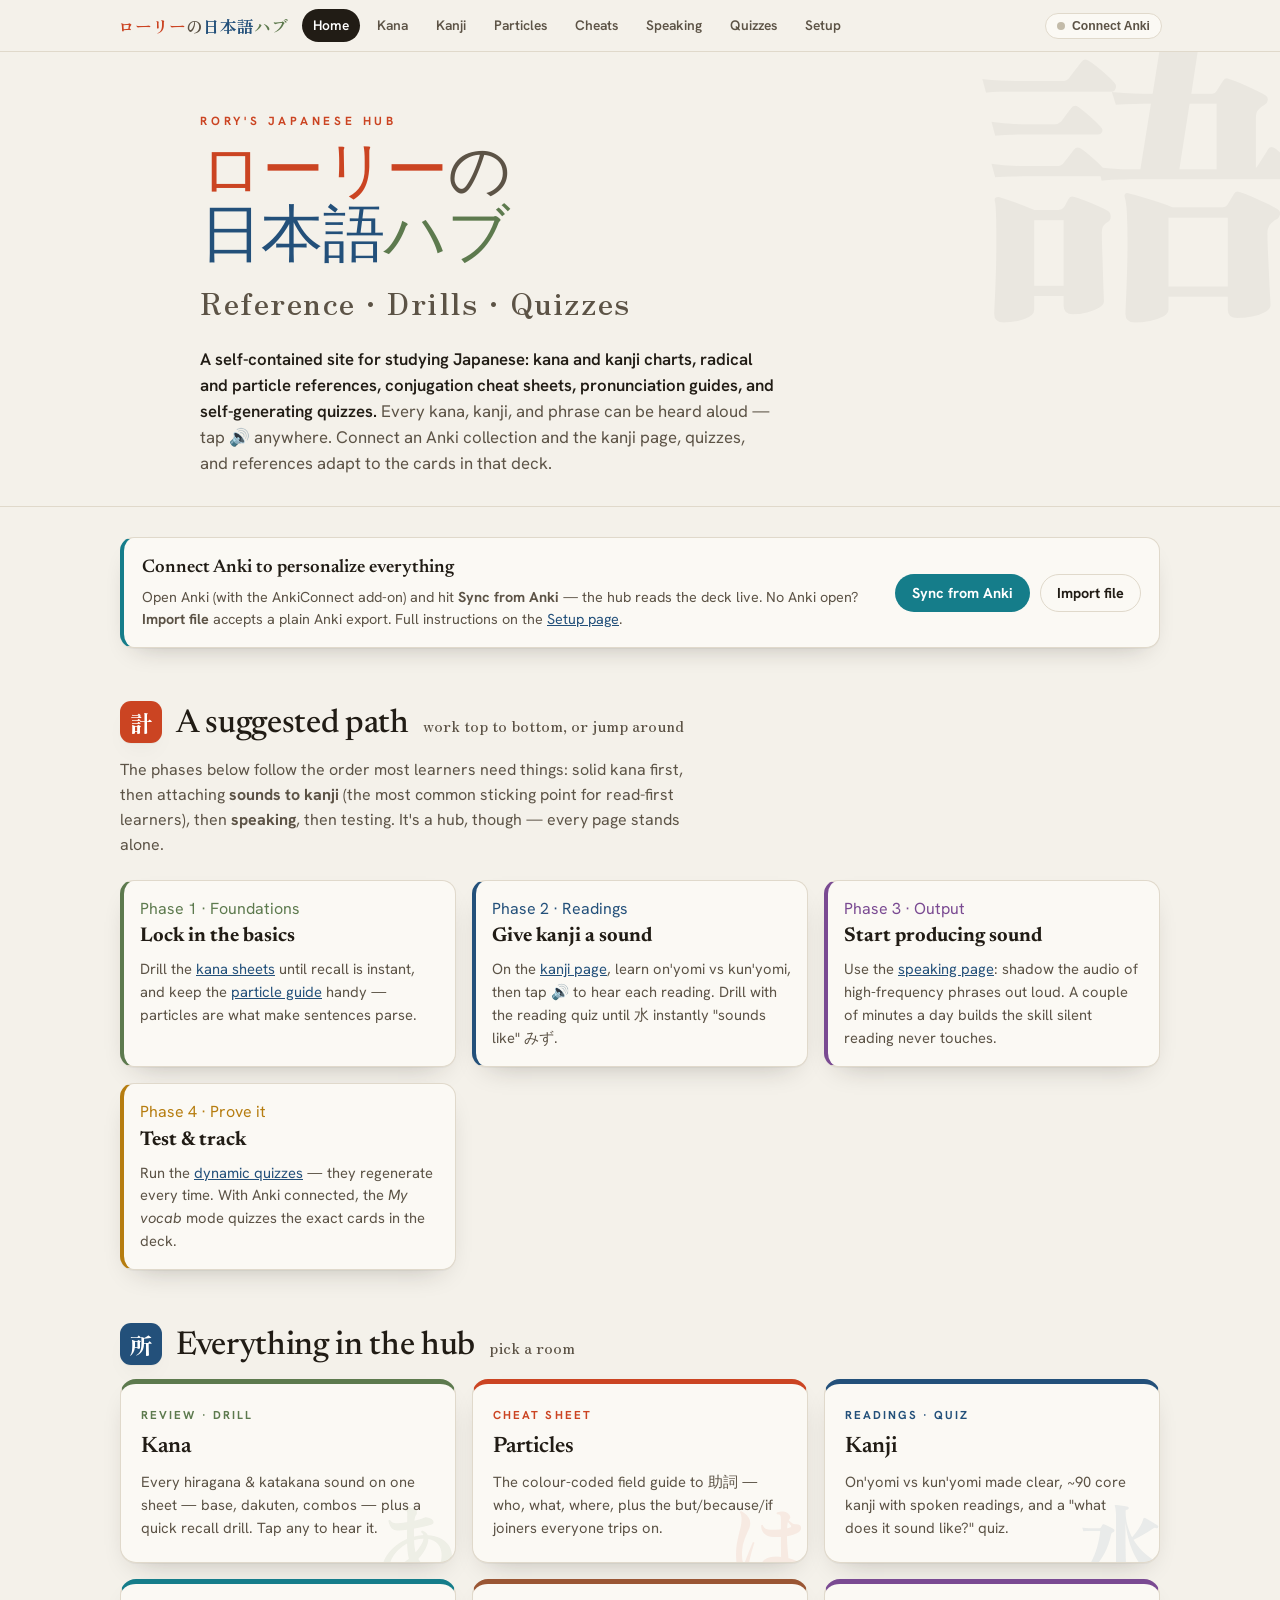
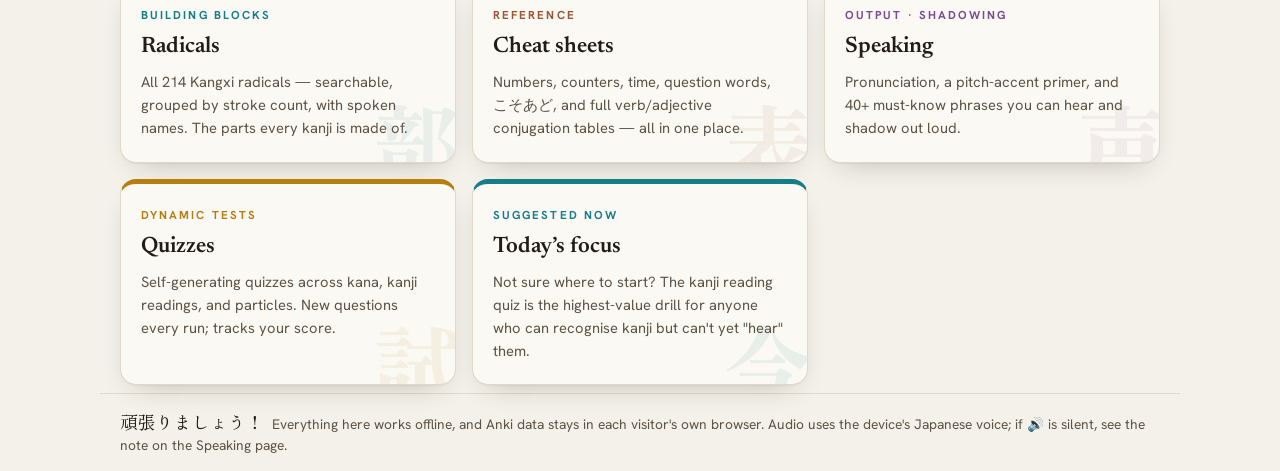
==== index.html @ 357b2317 "Initial Commit" ====
<!DOCTYPE html>
<html lang="en">
<head>
<meta charset="UTF-8">
<meta name="viewport" content="width=device-width, initial-scale=1.0">
<title>ローリーの日本語ハブ — Rory's Japanese Hub</title>
<link rel="stylesheet" href="assets/theme.css">
</head>
<body>

<nav class="topnav">
  <div class="topnav-inner">
    <a class="brand" href="index.html" style="gap:0"><span style="color:var(--shu)">ローリー</span><span style="color:var(--ink-soft)">の</span><span style="color:var(--aiiro)">日本語</span><span style="color:var(--take)">ハブ</span></a>
    <a class="tab active" href="index.html">Home</a>
    <a class="tab" href="kana.html">Kana</a>    <a class="tab" href="kanji.html">Kanji</a>
    <a class="tab" href="particles.html">Particles</a>
    <a class="tab" href="cheatsheets.html">Cheats</a>
    <a class="tab" href="speaking.html">Speaking</a>
    <a class="tab" href="quizzes.html">Quizzes</a>
    <a class="tab" href="setup.html">Setup</a>
    <span class="spacer"></span>
    <span id="migContainer"></span>
  </div>
</nav>

<header class="hero">
  <div class="kana-ghost" aria-hidden="true">語</div>
  <div class="wrap">
    <p class="eyebrow">Rory's Japanese Hub</p>
    <h1><span style="color:var(--shu)">ローリー</span><span style="color:var(--ink-soft)">の</span><br><span style="color:var(--aiiro)">日本語</span><span style="color:var(--take)">ハブ</span></h1>
    <p class="jp-title">Reference · Drills · Quizzes</p>
    <p class="lede"><strong>A self-contained site for studying Japanese: kana and kanji charts, radical and particle references, conjugation cheat sheets, pronunciation guides, and self-generating quizzes.</strong> Every kana, kanji, and phrase can be heard aloud — tap 🔊 anywhere. Connect an Anki collection and the kanji page, quizzes, and references adapt to the cards in that deck.</p>
  </div>
</header>

<main class="wrap-wide">

  <!-- Anki banner -->
  <section class="group reveal" style="--accent:var(--asagi);padding-top:30px">
    <div class="banner" style="border-left:4px solid var(--asagi)">
      <div class="grow">
        <h3 id="migTitle">Connect Anki to personalize everything</h3>
        <p id="migDesc">Open Anki (with the AnkiConnect add-on) and hit <b>Sync from Anki</b> — the hub reads the deck live. No Anki open? <b>Import file</b> accepts a plain Anki export. Full instructions on the <a href="setup.html">Setup page</a>.</p>
      </div>
      <div style="display:flex;gap:10px;flex-wrap:wrap">
        <button class="btn accent" id="ankiSync" style="--accent:var(--asagi)">Sync from Anki</button>
        <button class="btn ghost" id="ankiImport">Import file</button>
        <button class="btn ghost" id="migClear" style="display:none">Disconnect</button>
      </div>
      <input type="file" id="migFile" accept=".json,.csv,.txt" style="display:none">
    </div>
    <div class="navgrid" id="statsRow" style="margin-top:14px;display:none">
      <div class="card" style="--accent:var(--take)"><div class="nc-kicker" style="color:var(--take)">Known (mature)</div><div class="serif" style="font-size:2.4rem" id="statKnown">—</div></div>
      <div class="card" style="--accent:var(--yamabuki)"><div class="nc-kicker" style="color:var(--yamabuki)">Still learning</div><div class="serif" style="font-size:2.4rem" id="statLearning">—</div></div>
      <div class="card" style="--accent:var(--aiiro)"><div class="nc-kicker" style="color:var(--aiiro)">Kanji on cards</div><div class="serif" style="font-size:2.4rem" id="statKanji">—</div></div>
      <div class="card" style="--accent:var(--shu)"><div class="nc-kicker" style="color:var(--shu)">Core kanji covered</div><div class="serif" style="font-size:2.4rem" id="statN5">—</div></div>
    </div>
  </section>

  <!-- The plan -->
  <section class="group reveal" id="plan" style="--accent:var(--shu)">
    <div class="ghead">
      <span class="tag" style="background:var(--shu)">計</span>
      <h2>A suggested path</h2>
      <span class="jp-sub">work top to bottom, or jump around</span>
    </div>
    <p class="gintro">The phases below follow the order most learners need things: solid kana first, then attaching <strong>sounds to kanji</strong> (the most common sticking point for read-first learners), then <strong>speaking</strong>, then testing. It's a hub, though — every page stands alone.</p>
    <div class="navgrid">
      <div class="card" style="--accent:var(--take)">
        <div class="nc-kicker" style="color:var(--take)">Phase 1 · Foundations</div>
        <h3 class="serif" style="margin:0 0 6px;font-size:1.25rem">Lock in the basics</h3>
        <p style="margin:0;font-size:.92rem;color:var(--ink-soft)">Drill the <a href="kana.html">kana sheets</a> until recall is instant, and keep the <a href="particles.html">particle guide</a> handy — particles are what make sentences parse.</p>
      </div>
      <div class="card" style="--accent:var(--aiiro)">
        <div class="nc-kicker" style="color:var(--aiiro)">Phase 2 · Readings</div>
        <h3 class="serif" style="margin:0 0 6px;font-size:1.25rem">Give kanji a sound</h3>
        <p style="margin:0;font-size:.92rem;color:var(--ink-soft)">On the <a href="kanji.html">kanji page</a>, learn on'yomi vs kun'yomi, then tap 🔊 to hear each reading. Drill with the reading quiz until 水 instantly "sounds like" みず.</p>
      </div>
      <div class="card" style="--accent:var(--murasaki)">
        <div class="nc-kicker" style="color:var(--murasaki)">Phase 3 · Output</div>
        <h3 class="serif" style="margin:0 0 6px;font-size:1.25rem">Start producing sound</h3>
        <p style="margin:0;font-size:.92rem;color:var(--ink-soft)">Use the <a href="speaking.html">speaking page</a>: shadow the audio of high-frequency phrases out loud. A couple of minutes a day builds the skill silent reading never touches.</p>
      </div>
      <div class="card" style="--accent:var(--yamabuki)">
        <div class="nc-kicker" style="color:var(--yamabuki)">Phase 4 · Prove it</div>
        <h3 class="serif" style="margin:0 0 6px;font-size:1.25rem">Test &amp; track</h3>
        <p style="margin:0;font-size:.92rem;color:var(--ink-soft)">Run the <a href="quizzes.html">dynamic quizzes</a> — they regenerate every time. With Anki connected, the <em>My vocab</em> mode quizzes the exact cards in the deck.</p>
      </div>
    </div>
  </section>

  <!-- Section cards -->
  <section class="group reveal" style="--accent:var(--aiiro)">
    <div class="ghead">
      <span class="tag" style="background:var(--aiiro)">所</span>
      <h2>Everything in the hub</h2>
      <span class="jp-sub">pick a room</span>
    </div>
    <div class="navgrid">
      <a class="navcard" href="kana.html" style="--accent:var(--take)">
        <span class="nc-jp mincho">あ</span>
        <div class="nc-kicker">Review · Drill</div><h3>Kana</h3>
        <p>Every hiragana &amp; katakana sound on one sheet — base, dakuten, combos — plus a quick recall drill. Tap any to hear it.</p>
      </a>
      <a class="navcard" href="particles.html" style="--accent:var(--shu)">
        <span class="nc-jp mincho">は</span>
        <div class="nc-kicker">Cheat sheet</div><h3>Particles</h3>
        <p>The colour-coded field guide to 助詞 — who, what, where, plus the but/because/if joiners everyone trips on.</p>
      </a>
      <a class="navcard" href="kanji.html" style="--accent:var(--aiiro)">
        <span class="nc-jp mincho">水</span>
        <div class="nc-kicker">Readings · Quiz</div><h3>Kanji</h3>
        <p>On'yomi vs kun'yomi made clear, ~90 core kanji with spoken readings, and a "what does it sound like?" quiz.</p>
      </a>
      <a class="navcard" href="radicals.html" style="--accent:var(--asagi)">
        <span class="nc-jp mincho">部</span>
        <div class="nc-kicker">Building blocks</div><h3>Radicals</h3>
        <p>All 214 Kangxi radicals — searchable, grouped by stroke count, with spoken names. The parts every kanji is made of.</p>
      </a>
      <a class="navcard" href="cheatsheets.html" style="--accent:var(--renga)">
        <span class="nc-jp mincho">表</span>
        <div class="nc-kicker">Reference</div><h3>Cheat sheets</h3>
        <p>Numbers, counters, time, question words, こそあど, and full verb/adjective conjugation tables — all in one place.</p>
      </a>
      <a class="navcard" href="speaking.html" style="--accent:var(--murasaki)">
        <span class="nc-jp mincho">声</span>
        <div class="nc-kicker">Output · Shadowing</div><h3>Speaking</h3>
        <p>Pronunciation, a pitch-accent primer, and 40+ must-know phrases you can hear and shadow out loud.</p>
      </a>
      <a class="navcard" href="quizzes.html" style="--accent:var(--yamabuki)">
        <span class="nc-jp mincho">試</span>
        <div class="nc-kicker">Dynamic tests</div><h3>Quizzes</h3>
        <p>Self-generating quizzes across kana, kanji readings, and particles. New questions every run; tracks your score.</p>
      </a>
      <a class="navcard" href="kanji.html#today" style="--accent:var(--asagi)">
        <span class="nc-jp mincho">今</span>
        <div class="nc-kicker" id="sugKicker">Suggested now</div><h3 id="sugTitle">Today's focus</h3>
        <p id="sugText">Not sure where to start? The kanji reading quiz is the highest-value drill for anyone who can recognise kanji but can't yet "hear" them.</p>
      </a>
    </div>
  </section>

</main>

<footer class="wrap-wide">
  <p><span class="jp">頑張りましょう！</span> &nbsp;Everything here works offline, and Anki data stays in each visitor's own browser. Audio uses the device's Japanese voice; if 🔊 is silent, see the note on the Speaking page.</p>
</footer>

<script src="assets/audio.js"></script>
<script src="assets/anki.js"></script>
<script src="assets/kanji-data.js"></script>
<script>
  // reveal
  const io = new IntersectionObserver(es=>es.forEach(e=>{if(e.isIntersecting){e.target.classList.add('in');io.unobserve(e.target);}}),{threshold:.06});
  document.querySelectorAll('.reveal').forEach(el=>io.observe(el));

  // nav pill
  AnkiData.initPill(document.getElementById('migContainer'));

  // banner controls
  const fileInput = document.getElementById('migFile');
  const syncBtn = document.getElementById('ankiSync');
  syncBtn.addEventListener('click', async ()=>{
    syncBtn.disabled=true; const old=syncBtn.textContent; syncBtn.textContent='Syncing…';
    const res = await AnkiData.syncLive();
    syncBtn.disabled=false; syncBtn.textContent=old;
    if(!res.ok){ if(confirm(res.error+'\n\nImport a file instead?')) fileInput.click(); }
  });
  document.getElementById('ankiImport').addEventListener('click',()=>fileInput.click());
  document.getElementById('migClear').addEventListener('click',()=>{ if(confirm('Disconnect Anki data from this device?')) AnkiData.clear(); });
  fileInput.addEventListener('change', async ()=>{
    if(!fileInput.files[0]) return;
    const res = await AnkiData.importFile(fileInput.files[0]);
    if(!res.ok) alert(res.error);
    fileInput.value='';
  });

  function coverage(d){ let c=0; KANJI.list.forEach(x=>{ if(d.kanji.has(x.k)) c++; }); return c; }
  function render(d){
    const t=document.getElementById('migTitle'), desc=document.getElementById('migDesc');
    const stats=document.getElementById('statsRow'), clearBtn=document.getElementById('migClear');
    const sug=document.getElementById('sugText'), sugK=document.getElementById('sugKicker'), sugT=document.getElementById('sugTitle');
    if(d){
      const tag = d.source==='live' ? 'live from Anki' : 'imported';
      t.textContent='Anki connected — '+d.count+' words ('+tag+')';
      desc.innerHTML='Updated '+new Date(d.updatedAt).toLocaleString()+'. Quizzes and the kanji page now adapt to your deck.';
      stats.style.display=''; clearBtn.style.display='';
      syncBtn.textContent='Re-sync from Anki';
      document.getElementById('statKnown').textContent=d.knownCount;
      document.getElementById('statLearning').textContent=d.learningCount;
      document.getElementById('statKanji').textContent=d.kanjiCount;
      const cov=coverage(d);
      document.getElementById('statN5').textContent=cov+' / '+KANJI.list.length;
      // adaptive suggestion: prefer a learning word, else an uncovered core kanji
      const learn=d.words.filter(w=>w.status!=='known');
      if(learn.length){
        const pick=learn.slice(0,3).map(w=>w.w).join('・');
        sugK.textContent='From your deck'; sugT.textContent='Drill what you’re learning';
        sug.innerHTML='You have <b>'+d.learningCount+'</b> words still maturing — e.g. <b class="jp">'+pick+'</b>. Hit <em>My vocab</em> in the <a href="quizzes.html">quizzes</a>.';
      } else {
        const unknown=KANJI.list.filter(x=>!d.kanji.has(x.k));
        sug.innerHTML = unknown.length
          ? 'Deck looking mature! Fill gaps with core kanji like <b class="jp">'+unknown.slice(0,3).map(x=>x.k).join('・')+'</b> on the <a href="kanji.html">kanji page</a>.'
          : 'Everything’s mature — keep it warm with the <a href="quizzes.html">dynamic quizzes</a>.';
      }
    } else {
      t.textContent='Connect Anki to personalize everything';
      stats.style.display='none'; clearBtn.style.display='none';
      syncBtn.textContent='Sync from Anki';
      sugK.textContent='Suggested now'; sugT.textContent='Today’s focus';
      sug.textContent='Not sure where to start? The kanji reading quiz is the highest-value drill for anyone who can recognise kanji but can\'t yet "hear" them.';
    }
  }
  AnkiData.onChange(render);
  render(AnkiData.get());
</script>
</body>
</html>
---- assets/theme.css ----
/* ============================================================
   Japanese Learning Hub — shared theme
   "washi paper" field-guide aesthetic, color-coded by function
   ============================================================ */
@import url('https://fonts.googleapis.com/css2?family=Zen+Old+Mincho:wght@400;500;700;900&family=Newsreader:ital,opsz,wght@0,6..72,400;0,6..72,500;0,6..72,600;1,6..72,400;1,6..72,500&family=Hanken+Grotesk:wght@400;500;600;700;800&family=Noto+Sans+JP:wght@400;500;700&display=swap');

:root{
  --paper:#f4f1ea;
  --paper-2:#fbf9f4;
  --ink:#211c15;
  --ink-soft:#5c5346;
  --line:#e0d9cb;

  --aiiro:#23507a;     /* indigo  */
  --asagi:#157d8a;     /* teal    */
  --yamabuki:#b67d10;  /* gold    */
  --shu:#cb4422;       /* vermilion */
  --take:#5d7a4e;      /* bamboo  */
  --murasaki:#7a4a92;  /* purple  */
  --renga:#9a5634;     /* clay    */

  --ok:#3f7d4e;
  --bad:#cb4422;

  --shadow:0 1px 0 rgba(33,28,21,.04), 0 12px 28px -16px rgba(33,28,21,.32);
  --shadow-lg:0 1px 0 rgba(33,28,21,.04),0 18px 34px -16px rgba(33,28,21,.4);
}

*{box-sizing:border-box}
html{scroll-behavior:smooth}
body{
  margin:0;
  background:var(--paper);
  color:var(--ink);
  font-family:"Hanken Grotesk",system-ui,sans-serif;
  line-height:1.55;
  -webkit-font-smoothing:antialiased;
  text-rendering:optimizeLegibility;
}
.jp{font-family:"Noto Sans JP","Hanken Grotesk",sans-serif;}
.serif{font-family:"Newsreader",serif;}
.mincho{font-family:"Zen Old Mincho",serif;}
b.p{font-weight:700;border-radius:3px;padding:0 .12em;}
a{color:var(--aiiro);}

.wrap{max-width:920px;margin:0 auto;padding:0 20px;}
.wrap-wide{max-width:1080px;margin:0 auto;padding:0 20px;}

/* ---------- TOP NAV (cross-page) ---------- */
nav.topnav{
  position:sticky;top:0;z-index:60;
  background:rgba(244,241,234,.9);
  backdrop-filter:saturate(1.4) blur(10px);
  border-bottom:1px solid var(--line);
}
.topnav-inner{
  display:flex;align-items:center;gap:6px;
  max-width:1080px;margin:0 auto;padding:9px 18px;
  overflow-x:auto;scrollbar-width:none;
}
.topnav-inner::-webkit-scrollbar{display:none}
.topnav .brand{
  font-family:"Zen Old Mincho",serif;font-weight:700;
  font-size:1.05rem;margin-right:8px;white-space:nowrap;
  color:var(--ink);text-decoration:none;display:flex;align-items:center;gap:8px;
}
.topnav .brand .mark{color:var(--shu);}
.topnav a.tab{
  flex:0 0 auto;text-decoration:none;color:var(--ink-soft);
  font-size:.86rem;font-weight:600;padding:6px 11px;border-radius:999px;
  white-space:nowrap;transition:background .12s ease,color .12s ease;
}
.topnav a.tab:hover{color:var(--ink);background:var(--paper-2);}
.topnav a.tab.active{color:#fff;background:var(--ink);}
.subtabs{display:flex;gap:6px;background:var(--paper-2);border:1px solid var(--line);border-radius:999px;padding:4px;width:max-content;margin:26px 0 8px;box-shadow:var(--shadow);}
.subtabs a{text-decoration:none;font-weight:700;font-size:.9rem;padding:7px 18px;border-radius:999px;color:var(--ink-soft);transition:background .12s ease,color .12s ease;}
.subtabs a:hover{color:var(--ink);}
.subtabs a.active{background:var(--ink);color:#fff;}
.topnav .spacer{flex:1 1 auto;}
.topnav .mig-pill{
  flex:0 0 auto;display:inline-flex;align-items:center;gap:7px;
  font-size:.76rem;font-weight:700;padding:5px 11px;border-radius:999px;
  border:1px solid var(--line);background:var(--paper-2);color:var(--ink-soft);
  white-space:nowrap;cursor:pointer;text-decoration:none;
}
.topnav .mig-pill .dot{width:8px;height:8px;border-radius:50%;background:#c3bba9;}
.topnav .mig-pill.on .dot{background:var(--ok);}

/* ---------- HERO ---------- */
header.hero{
  padding:60px 0 30px;border-bottom:1px solid var(--line);
  position:relative;overflow:hidden;
}
.hero .kana-ghost{
  position:absolute;right:-2vw;top:-3vw;
  font-family:"Zen Old Mincho",serif;font-weight:900;
  font-size:clamp(160px,38vw,340px);color:#000;opacity:.035;line-height:.8;
  pointer-events:none;user-select:none;
}
.eyebrow{font-size:.74rem;letter-spacing:.32em;text-transform:uppercase;color:var(--shu);font-weight:700;margin:0 0 14px;}
.hero h1{font-family:"Newsreader",serif;font-weight:500;font-size:clamp(2.2rem,6.5vw,3.9rem);line-height:1.03;margin:0 0 6px;letter-spacing:-.01em;}
.hero h1 em{font-style:italic;color:var(--aiiro);}
.hero .jp-title{font-family:"Zen Old Mincho",serif;font-weight:700;font-size:clamp(1.3rem,4.5vw,1.9rem);color:var(--ink-soft);margin:2px 0 20px;letter-spacing:.05em;}
.lede{max-width:64ch;font-size:1.05rem;color:var(--ink-soft);margin:0;}
.lede strong{color:var(--ink);font-weight:600;}

/* ---------- SECTION HEADINGS ---------- */
section.group{padding:44px 0 8px;scroll-margin-top:70px;}
.ghead{display:flex;align-items:baseline;gap:14px;flex-wrap:wrap;margin-bottom:6px;}
.ghead .tag{
  font-family:"Zen Old Mincho",serif;font-weight:900;font-size:1.4rem;line-height:1;color:#fff;
  width:42px;height:42px;border-radius:11px;display:grid;place-items:center;flex:0 0 auto;box-shadow:var(--shadow);
}
.ghead h2{font-family:"Newsreader",serif;font-weight:500;font-size:clamp(1.5rem,4.5vw,2.05rem);margin:0;letter-spacing:-.01em;}
.ghead .jp-sub{font-family:"Zen Old Mincho",serif;color:var(--ink-soft);font-size:1rem;font-weight:500;}
.gintro{color:var(--ink-soft);max-width:66ch;margin:8px 0 22px;font-size:1rem;}

/* ---------- GENERIC CARDS ---------- */
.grid{display:grid;grid-template-columns:repeat(auto-fill,minmax(248px,1fr));gap:14px;}
.card{
  background:var(--paper-2);border:1px solid var(--line);border-radius:14px;padding:16px;
  box-shadow:var(--shadow);position:relative;overflow:hidden;
  border-left:4px solid var(--accent,#999);transition:transform .14s ease,box-shadow .14s ease;
}
.card:hover{transform:translateY(-2px);box-shadow:var(--shadow-lg);}

/* hub nav cards (home) */
.navgrid{display:grid;grid-template-columns:repeat(auto-fill,minmax(260px,1fr));gap:16px;}
a.navcard{
  display:block;text-decoration:none;color:inherit;
  background:var(--paper-2);border:1px solid var(--line);border-radius:16px;padding:22px 20px;
  box-shadow:var(--shadow);border-top:5px solid var(--accent,#999);
  transition:transform .14s ease,box-shadow .14s ease;position:relative;overflow:hidden;
}
a.navcard:hover{transform:translateY(-3px);box-shadow:var(--shadow-lg);}
a.navcard .nc-jp{position:absolute;right:-6px;bottom:-22px;font-family:"Zen Old Mincho",serif;font-weight:900;font-size:5.5rem;color:var(--accent);opacity:.08;line-height:1;}
a.navcard .nc-kicker{font-size:.72rem;letter-spacing:.18em;text-transform:uppercase;font-weight:700;color:var(--accent);margin-bottom:7px;}
a.navcard h3{font-family:"Newsreader",serif;font-weight:600;font-size:1.4rem;margin:0 0 6px;}
a.navcard p{margin:0;font-size:.92rem;color:var(--ink-soft);position:relative;}

/* ---------- BUTTONS ---------- */
.btn{
  display:inline-flex;align-items:center;gap:8px;cursor:pointer;
  font-family:inherit;font-size:.9rem;font-weight:700;
  padding:9px 16px;border-radius:999px;border:1px solid var(--line);
  background:var(--paper-2);color:var(--ink);transition:transform .12s ease,background .12s ease,border-color .12s ease;
}
.btn:hover{transform:translateY(-1px);}
.btn.primary{background:var(--ink);color:#f4f1ea;border-color:var(--ink);}
.btn.accent{background:var(--accent,var(--aiiro));color:#fff;border-color:transparent;}
.btn.ghost{background:transparent;}
.btn:disabled{opacity:.45;cursor:not-allowed;transform:none;}

/* speak / audio button */
.spk{
  display:inline-grid;place-items:center;width:30px;height:30px;border-radius:50%;
  border:1px solid var(--line);background:var(--paper-2);cursor:pointer;color:var(--accent,var(--aiiro));
  font-size:.85rem;flex:0 0 auto;transition:transform .12s ease,background .12s ease;padding:0;line-height:1;
}
.spk:hover{transform:scale(1.08);background:color-mix(in srgb,var(--accent,var(--aiiro)) 12%,var(--paper-2));}
.spk.sm{width:24px;height:24px;font-size:.72rem;}
.spk.playing{animation:pulse .7s ease infinite;}
@keyframes pulse{50%{transform:scale(1.15);}}

/* ---------- KANA / KANJI TABLES ---------- */
.kana-table{display:grid;gap:8px;}
.kana-row{display:grid;grid-template-columns:repeat(5,1fr);gap:8px;}
.kana-cell{
  background:var(--paper-2);border:1px solid var(--line);border-radius:11px;
  padding:9px 6px 7px;text-align:center;position:relative;cursor:pointer;
  transition:transform .1s ease,box-shadow .1s ease,border-color .1s ease;
}
.kana-cell:hover{transform:translateY(-2px);box-shadow:var(--shadow);border-color:var(--accent,#bbb);}
.kana-cell.empty{background:transparent;border:1px dashed transparent;cursor:default;}
.kana-cell.empty:hover{transform:none;box-shadow:none;border-color:transparent;}
.kana-cell .k{font-family:"Zen Old Mincho",serif;font-weight:700;font-size:1.9rem;line-height:1;color:var(--ink);}
.kana-cell .r{font-size:.74rem;font-weight:700;color:var(--ink-soft);margin-top:4px;letter-spacing:.03em;text-transform:uppercase;}
.kana-cell .mini{position:absolute;top:4px;right:6px;font-size:.6rem;color:var(--accent);opacity:0;transition:opacity .12s;}
.kana-cell:hover .mini{opacity:.8;}

/* toggle pills */
.seg{display:inline-flex;background:var(--paper-2);border:1px solid var(--line);border-radius:999px;padding:3px;gap:3px;}
.seg button{border:none;background:transparent;cursor:pointer;font-family:inherit;font-weight:700;font-size:.84rem;color:var(--ink-soft);padding:6px 14px;border-radius:999px;transition:all .12s ease;}
.seg button.active{background:var(--ink);color:#f4f1ea;}

/* ---------- QUIZ UI ---------- */
.quiz-card{
  background:var(--paper-2);border:1px solid var(--line);border-radius:18px;
  padding:30px 26px;box-shadow:var(--shadow);max-width:560px;margin:0 auto;
}
.quiz-prompt{text-align:center;margin-bottom:22px;}
.quiz-prompt .big{font-family:"Zen Old Mincho",serif;font-weight:700;font-size:clamp(3rem,14vw,5rem);line-height:1;margin:6px 0;}
.quiz-prompt .label{font-size:.78rem;letter-spacing:.2em;text-transform:uppercase;color:var(--ink-soft);font-weight:700;}
.quiz-prompt .sub{color:var(--ink-soft);font-size:.95rem;margin-top:6px;}
.opts{display:grid;grid-template-columns:1fr 1fr;gap:10px;}
.opt{
  font-family:inherit;font-size:1.05rem;font-weight:600;cursor:pointer;
  padding:14px 12px;border-radius:12px;border:1px solid var(--line);background:var(--paper);
  color:var(--ink);transition:transform .1s ease,border-color .1s ease,background .1s ease;text-align:center;
}
.opt:hover:not(:disabled){transform:translateY(-2px);border-color:var(--aiiro);}
.opt.correct{background:color-mix(in srgb,var(--ok) 16%,var(--paper));border-color:var(--ok);color:var(--ok);}
.opt.wrong{background:color-mix(in srgb,var(--bad) 14%,var(--paper));border-color:var(--bad);color:var(--bad);}
.opt:disabled{cursor:default;}
.quiz-bar{display:flex;align-items:center;justify-content:space-between;gap:14px;margin-bottom:18px;flex-wrap:wrap;}
.progress{height:8px;background:var(--line);border-radius:999px;overflow:hidden;flex:1 1 160px;}
.progress > i{display:block;height:100%;background:var(--accent,var(--aiiro));border-radius:999px;transition:width .3s ease;}
.score{font-weight:800;font-size:.9rem;color:var(--ink-soft);white-space:nowrap;}
.feedback{text-align:center;min-height:24px;margin-top:16px;font-weight:700;font-size:.95rem;}
.feedback.ok{color:var(--ok);}
.feedback.bad{color:var(--bad);}

/* ---------- click-to-hear inline text ---------- */
.say{cursor:pointer;border-bottom:1px dotted color-mix(in srgb,var(--ink) 28%,transparent);transition:color .12s ease;}
.say:hover{color:var(--accent,var(--aiiro));border-bottom-color:var(--accent,var(--aiiro));}
.say.playing{color:var(--accent,var(--aiiro));animation:pulse .7s ease infinite;display:inline-block;}

/* ---------- BANNERS / NOTES ---------- */
.note{background:color-mix(in srgb,var(--accent,var(--aiiro)) 8%,transparent);border-radius:10px;padding:11px 14px;font-size:.94rem;}
.note b{color:var(--accent,var(--aiiro));}
.banner{
  display:flex;gap:14px;align-items:center;flex-wrap:wrap;
  background:var(--paper-2);border:1px solid var(--line);border-radius:14px;padding:16px 18px;box-shadow:var(--shadow);
}
.banner .grow{flex:1 1 240px;}
.banner h3{margin:0 0 3px;font-family:"Newsreader",serif;font-weight:600;font-size:1.15rem;}
.banner p{margin:0;font-size:.9rem;color:var(--ink-soft);}

/* ---------- CHEAT TABLE (dark) ---------- */
.cheat{background:var(--ink);color:#f4f1ea;border-radius:18px;padding:28px 24px;}
.cheat h2{font-family:"Newsreader",serif;font-weight:500;font-size:1.6rem;margin:0 0 4px;color:#fff;}
.cheat .sub{color:#b9b0a1;margin:0 0 18px;font-size:.93rem;}
.cheat table{width:100%;border-collapse:collapse;font-size:.92rem;}
.cheat td{padding:8px;border-bottom:1px solid rgba(255,255,255,.1);vertical-align:top;}
.cheat tr:last-child td{border-bottom:none;}

footer{padding:38px 0 60px;color:var(--ink-soft);font-size:.86rem;border-top:1px solid var(--line);margin-top:46px;}
footer .jp{font-family:"Zen Old Mincho",serif;font-size:1.1rem;color:var(--ink);}

/* reveal animation */
.reveal{opacity:0;transform:translateY(14px);transition:opacity .5s ease,transform .5s ease;}
.reveal.in{opacity:1;transform:none;}
@media (prefers-reduced-motion:reduce){.reveal{opacity:1;transform:none;transition:none;}html{scroll-behavior:auto;}}

@media(max-width:560px){
  .grid,.navgrid{grid-template-columns:1fr;}
  .opts{grid-template-columns:1fr;}
  .kana-cell .k{font-size:1.6rem;}
  header.hero{padding:42px 0 24px;}
}
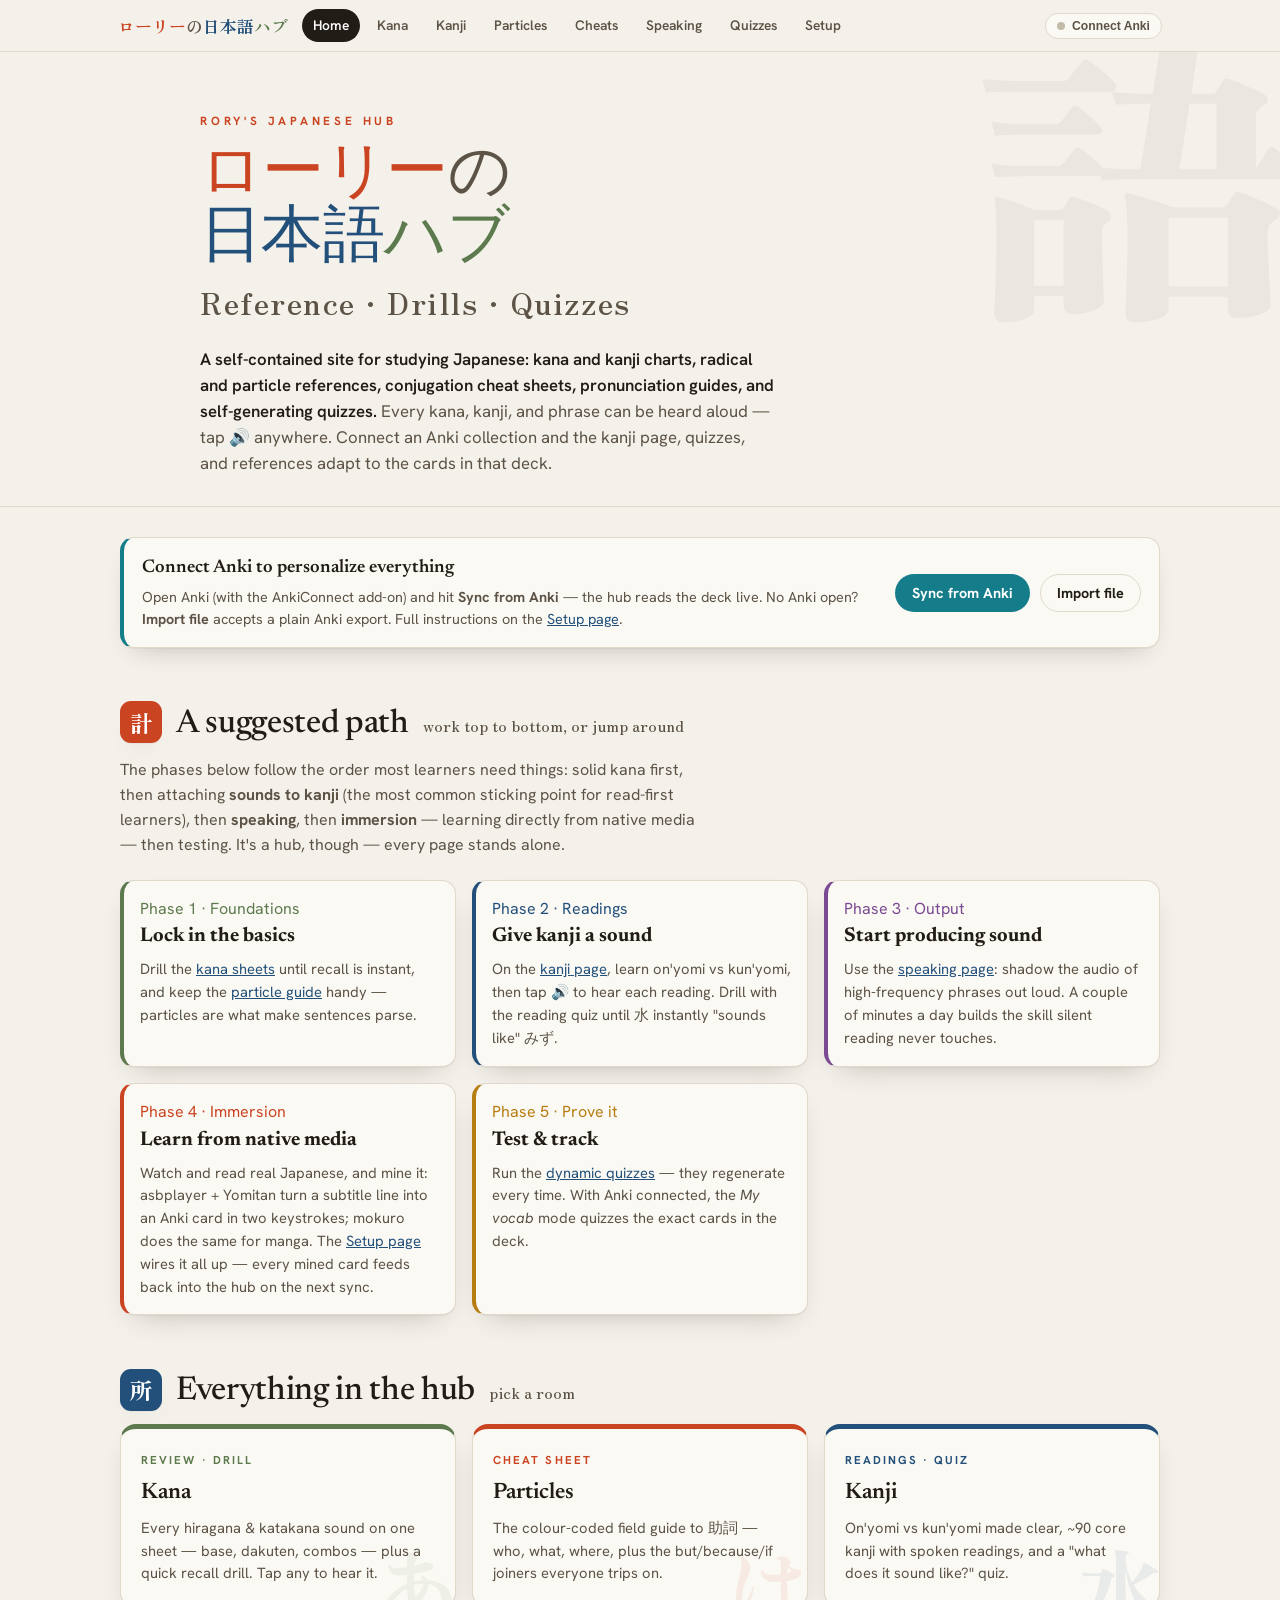
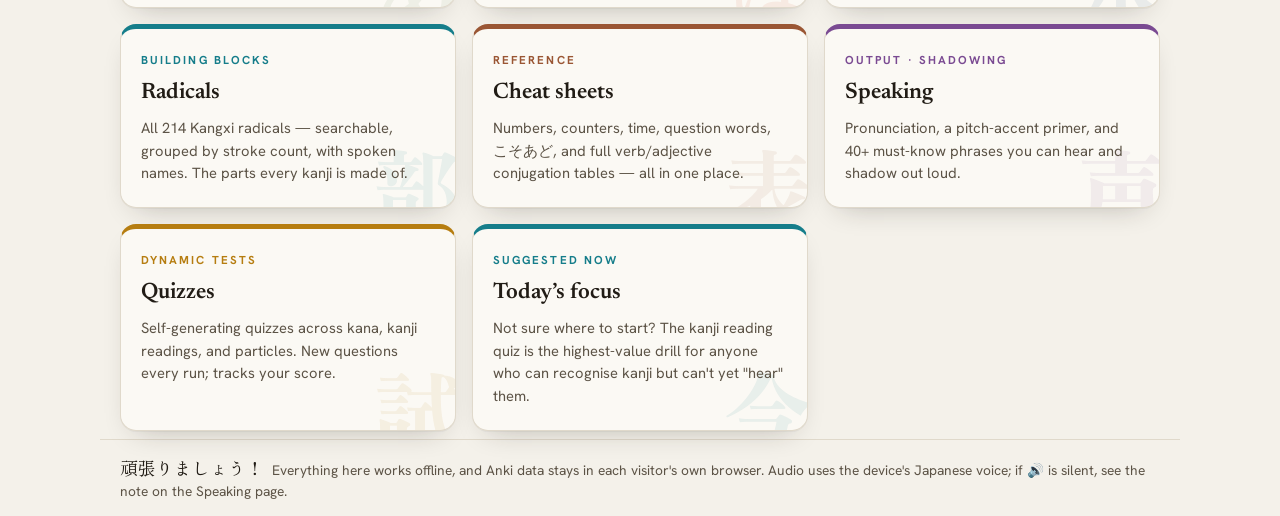
==== commit 063d3758: "Added fixes to quizzes and anki deck recomendations" ====
--- a/index.html
+++ b/index.html
@@ -64,7 +64,7 @@
       <h2>A suggested path</h2>
       <span class="jp-sub">work top to bottom, or jump around</span>
     </div>
-    <p class="gintro">The phases below follow the order most learners need things: solid kana first, then attaching <strong>sounds to kanji</strong> (the most common sticking point for read-first learners), then <strong>speaking</strong>, then testing. It's a hub, though — every page stands alone.</p>
+    <p class="gintro">The phases below follow the order most learners need things: solid kana first, then attaching <strong>sounds to kanji</strong> (the most common sticking point for read-first learners), then <strong>speaking</strong>, then <strong>immersion</strong> — learning directly from native media — then testing. It's a hub, though — every page stands alone.</p>
     <div class="navgrid">
       <div class="card" style="--accent:var(--take)">
         <div class="nc-kicker" style="color:var(--take)">Phase 1 · Foundations</div>
@@ -81,8 +81,13 @@
         <h3 class="serif" style="margin:0 0 6px;font-size:1.25rem">Start producing sound</h3>
         <p style="margin:0;font-size:.92rem;color:var(--ink-soft)">Use the <a href="speaking.html">speaking page</a>: shadow the audio of high-frequency phrases out loud. A couple of minutes a day builds the skill silent reading never touches.</p>
       </div>
+      <div class="card" style="--accent:var(--shu)">
+        <div class="nc-kicker" style="color:var(--shu)">Phase 4 · Immersion</div>
+        <h3 class="serif" style="margin:0 0 6px;font-size:1.25rem">Learn from native media</h3>
+        <p style="margin:0;font-size:.92rem;color:var(--ink-soft)">Watch and read real Japanese, and mine it: asbplayer + Yomitan turn a subtitle line into an Anki card in two keystrokes; mokuro does the same for manga. The <a href="setup.html">Setup page</a> wires it all up — every mined card feeds back into the hub on the next sync.</p>
+      </div>
       <div class="card" style="--accent:var(--yamabuki)">
-        <div class="nc-kicker" style="color:var(--yamabuki)">Phase 4 · Prove it</div>
+        <div class="nc-kicker" style="color:var(--yamabuki)">Phase 5 · Prove it</div>
         <h3 class="serif" style="margin:0 0 6px;font-size:1.25rem">Test &amp; track</h3>
         <p style="margin:0;font-size:.92rem;color:var(--ink-soft)">Run the <a href="quizzes.html">dynamic quizzes</a> — they regenerate every time. With Anki connected, the <em>My vocab</em> mode quizzes the exact cards in the deck.</p>
       </div>
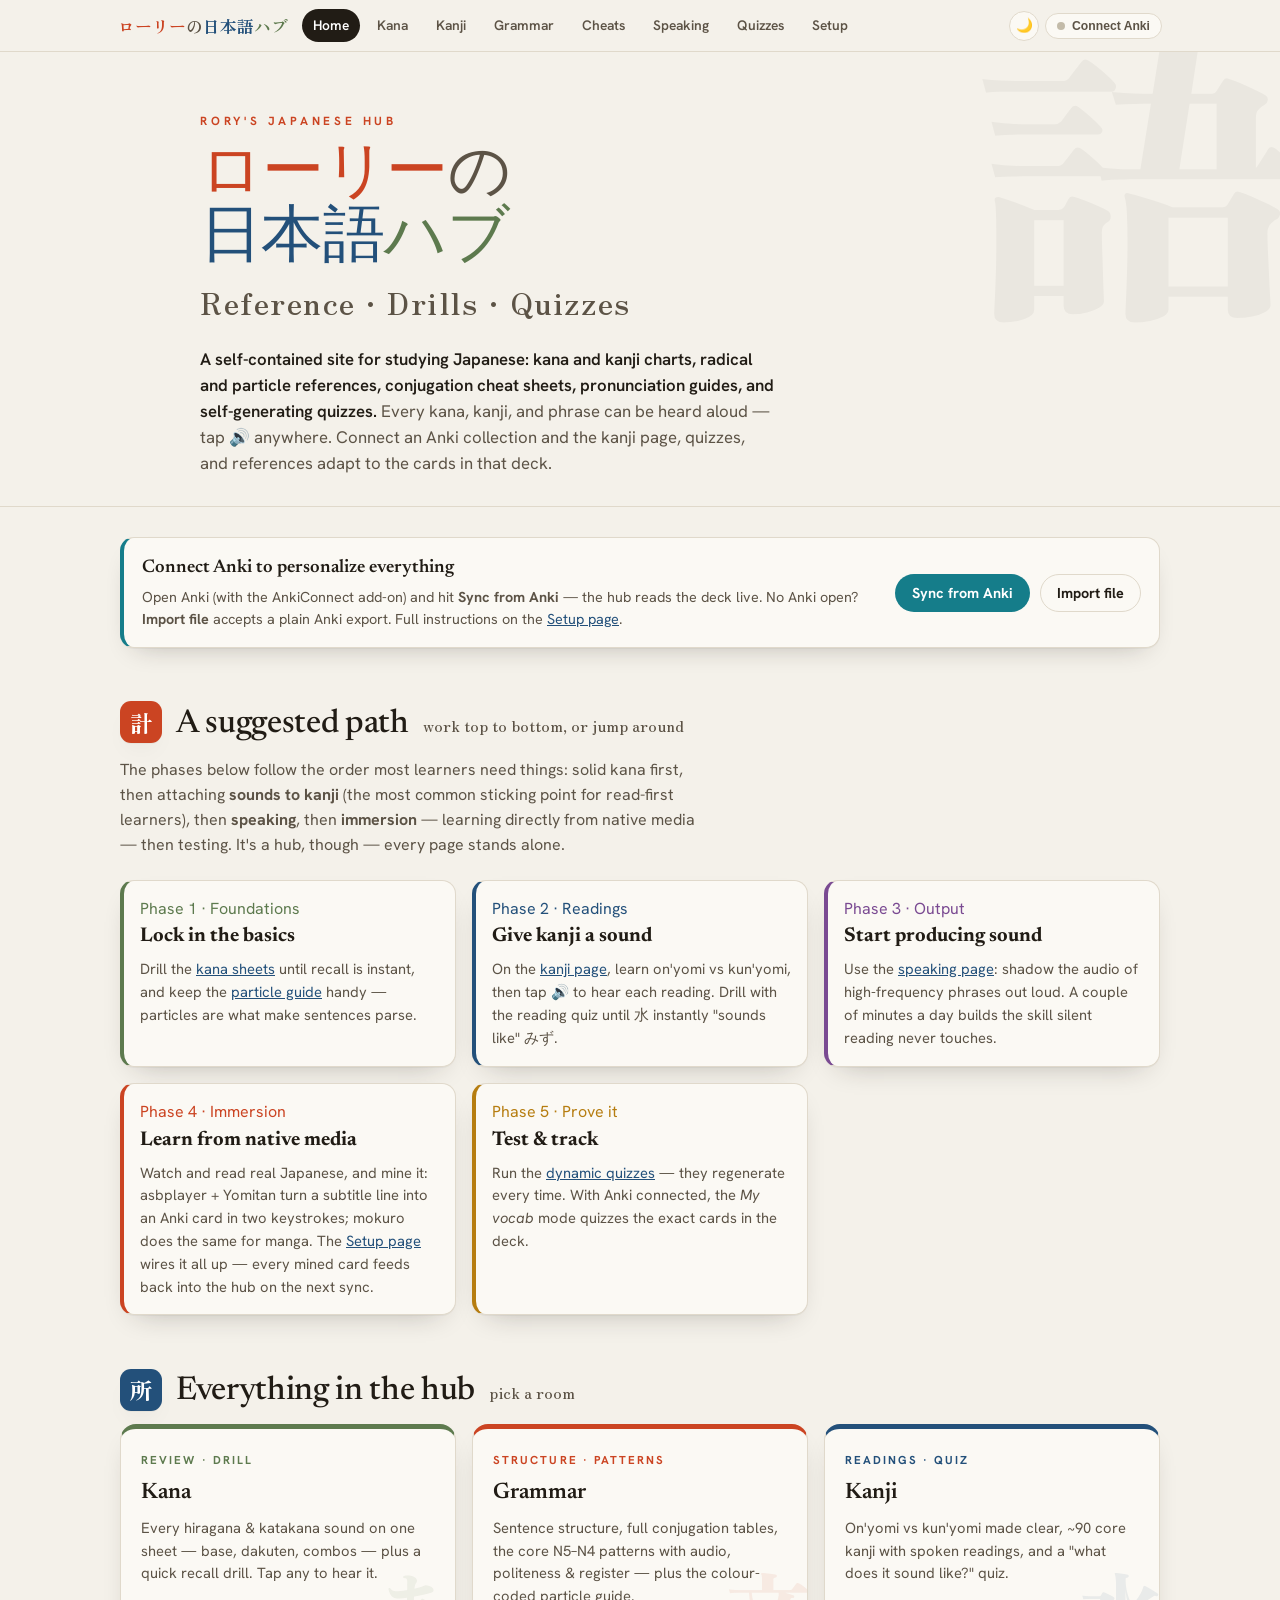
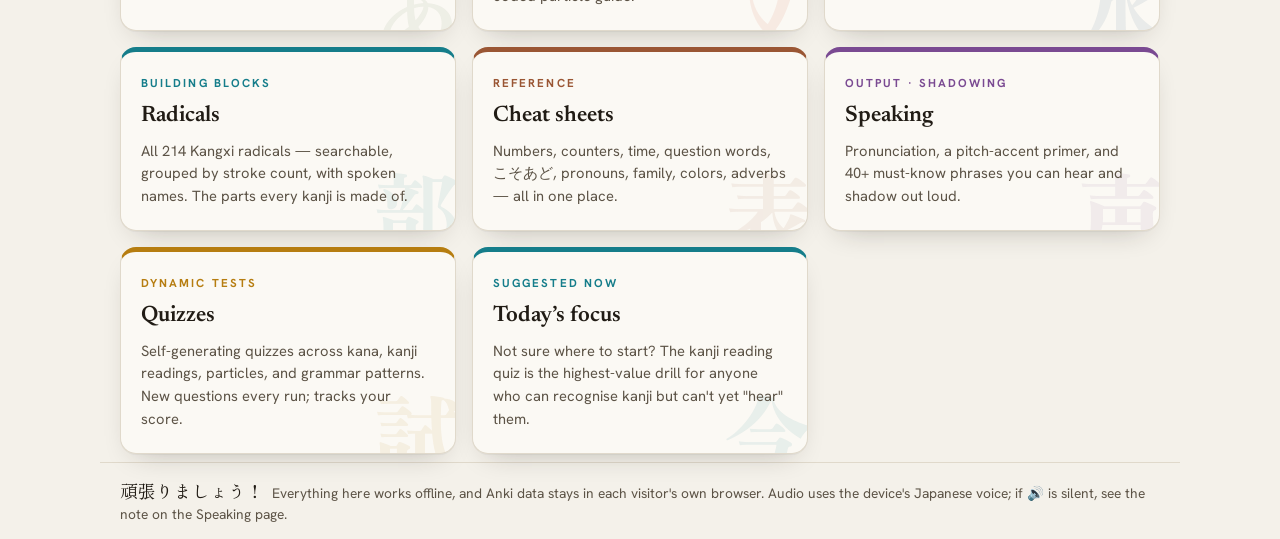
==== commit 615c29ff: "DARK MODE and other fixes + grammar" ====
--- a/index.html
+++ b/index.html
@@ -5,6 +5,7 @@
 <meta name="viewport" content="width=device-width, initial-scale=1.0">
 <title>ローリーの日本語ハブ — Rory's Japanese Hub</title>
 <link rel="stylesheet" href="assets/theme.css">
+<script src="assets/theme.js"></script>
 </head>
 <body>
 
@@ -13,7 +14,7 @@
     <a class="brand" href="index.html" style="gap:0"><span style="color:var(--shu)">ローリー</span><span style="color:var(--ink-soft)">の</span><span style="color:var(--aiiro)">日本語</span><span style="color:var(--take)">ハブ</span></a>
     <a class="tab active" href="index.html">Home</a>
     <a class="tab" href="kana.html">Kana</a>    <a class="tab" href="kanji.html">Kanji</a>
-    <a class="tab" href="particles.html">Particles</a>
+    <a class="tab" href="grammar.html">Grammar</a>
     <a class="tab" href="cheatsheets.html">Cheats</a>
     <a class="tab" href="speaking.html">Speaking</a>
     <a class="tab" href="quizzes.html">Quizzes</a>
@@ -107,10 +108,10 @@
         <div class="nc-kicker">Review · Drill</div><h3>Kana</h3>
         <p>Every hiragana &amp; katakana sound on one sheet — base, dakuten, combos — plus a quick recall drill. Tap any to hear it.</p>
       </a>
-      <a class="navcard" href="particles.html" style="--accent:var(--shu)">
-        <span class="nc-jp mincho">は</span>
-        <div class="nc-kicker">Cheat sheet</div><h3>Particles</h3>
-        <p>The colour-coded field guide to 助詞 — who, what, where, plus the but/because/if joiners everyone trips on.</p>
+      <a class="navcard" href="grammar.html" style="--accent:var(--shu)">
+        <span class="nc-jp mincho">文</span>
+        <div class="nc-kicker">Structure · Patterns</div><h3>Grammar</h3>
+        <p>Sentence structure, full conjugation tables, the core N5–N4 patterns with audio, politeness &amp; register — plus the colour-coded particle guide.</p>
       </a>
       <a class="navcard" href="kanji.html" style="--accent:var(--aiiro)">
         <span class="nc-jp mincho">水</span>
@@ -125,7 +126,7 @@
       <a class="navcard" href="cheatsheets.html" style="--accent:var(--renga)">
         <span class="nc-jp mincho">表</span>
         <div class="nc-kicker">Reference</div><h3>Cheat sheets</h3>
-        <p>Numbers, counters, time, question words, こそあど, and full verb/adjective conjugation tables — all in one place.</p>
+        <p>Numbers, counters, time, question words, こそあど, pronouns, family, colors, adverbs — all in one place.</p>
       </a>
       <a class="navcard" href="speaking.html" style="--accent:var(--murasaki)">
         <span class="nc-jp mincho">声</span>
@@ -135,7 +136,7 @@
       <a class="navcard" href="quizzes.html" style="--accent:var(--yamabuki)">
         <span class="nc-jp mincho">試</span>
         <div class="nc-kicker">Dynamic tests</div><h3>Quizzes</h3>
-        <p>Self-generating quizzes across kana, kanji readings, and particles. New questions every run; tracks your score.</p>
+        <p>Self-generating quizzes across kana, kanji readings, particles, and grammar patterns. New questions every run; tracks your score.</p>
       </a>
       <a class="navcard" href="kanji.html#today" style="--accent:var(--asagi)">
         <span class="nc-jp mincho">今</span>
--- a/assets/theme.css
+++ b/assets/theme.css
@@ -24,7 +24,45 @@
 
   --shadow:0 1px 0 rgba(33,28,21,.04), 0 12px 28px -16px rgba(33,28,21,.32);
   --shadow-lg:0 1px 0 rgba(33,28,21,.04),0 18px 34px -16px rgba(33,28,21,.4);
-}
+
+  --nav-bg:rgba(244,241,234,.9);
+}
+
+html{color-scheme:light;}
+
+/* ---------- dark mode ("night washi") ---------- */
+html[data-theme="dark"]{color-scheme:dark;}
+html[data-theme="dark"]:root{
+  --paper:#1b1813;
+  --paper-2:#26221a;
+  --ink:#ece5d8;
+  --ink-soft:#b0a591;
+  --line:#3b3529;
+
+  --aiiro:#7ba7d4;     /* indigo, lightened for contrast */
+  --asagi:#54b0bd;
+  --yamabuki:#d9a53c;
+  --shu:#e0714f;
+  --take:#93b07f;
+  --murasaki:#b48ecb;
+  --renga:#c98a60;
+
+  --ok:#7cb98b;
+  --bad:#e0714f;
+
+  --shadow:0 1px 0 rgba(0,0,0,.2), 0 12px 28px -16px rgba(0,0,0,.7);
+  --shadow-lg:0 1px 0 rgba(0,0,0,.2),0 18px 34px -16px rgba(0,0,0,.8);
+
+  --nav-bg:rgba(27,24,19,.88);
+}
+/* rules that hardcode white text on --ink backgrounds need the paper color in dark */
+html[data-theme="dark"] .topnav a.tab.active,
+html[data-theme="dark"] .subtabs a.active,
+html[data-theme="dark"] .seg button.active,
+html[data-theme="dark"] .btn.primary{color:var(--paper);}
+/* .cheat panels keep their light-on-dark text; give them a dark surface instead of the (now light) ink color */
+html[data-theme="dark"] .cheat{background:var(--paper-2);border:1px solid var(--line);}
+html[data-theme="dark"] .jumps a:hover{color:var(--paper);}
 
 *{box-sizing:border-box}
 html{scroll-behavior:smooth}
@@ -49,10 +87,17 @@
 /* ---------- TOP NAV (cross-page) ---------- */
 nav.topnav{
   position:sticky;top:0;z-index:60;
-  background:rgba(244,241,234,.9);
+  background:var(--nav-bg);
   backdrop-filter:saturate(1.4) blur(10px);
   border-bottom:1px solid var(--line);
 }
+.theme-toggle{
+  flex:0 0 auto;width:30px;height:30px;border-radius:50%;
+  border:1px solid var(--line);background:var(--paper-2);
+  cursor:pointer;font-size:.85rem;line-height:1;padding:0;
+  display:grid;place-items:center;transition:transform .12s ease;
+}
+.theme-toggle:hover{transform:scale(1.1);}
 .topnav-inner{
   display:flex;align-items:center;gap:6px;
   max-width:1080px;margin:0 auto;padding:9px 18px;
